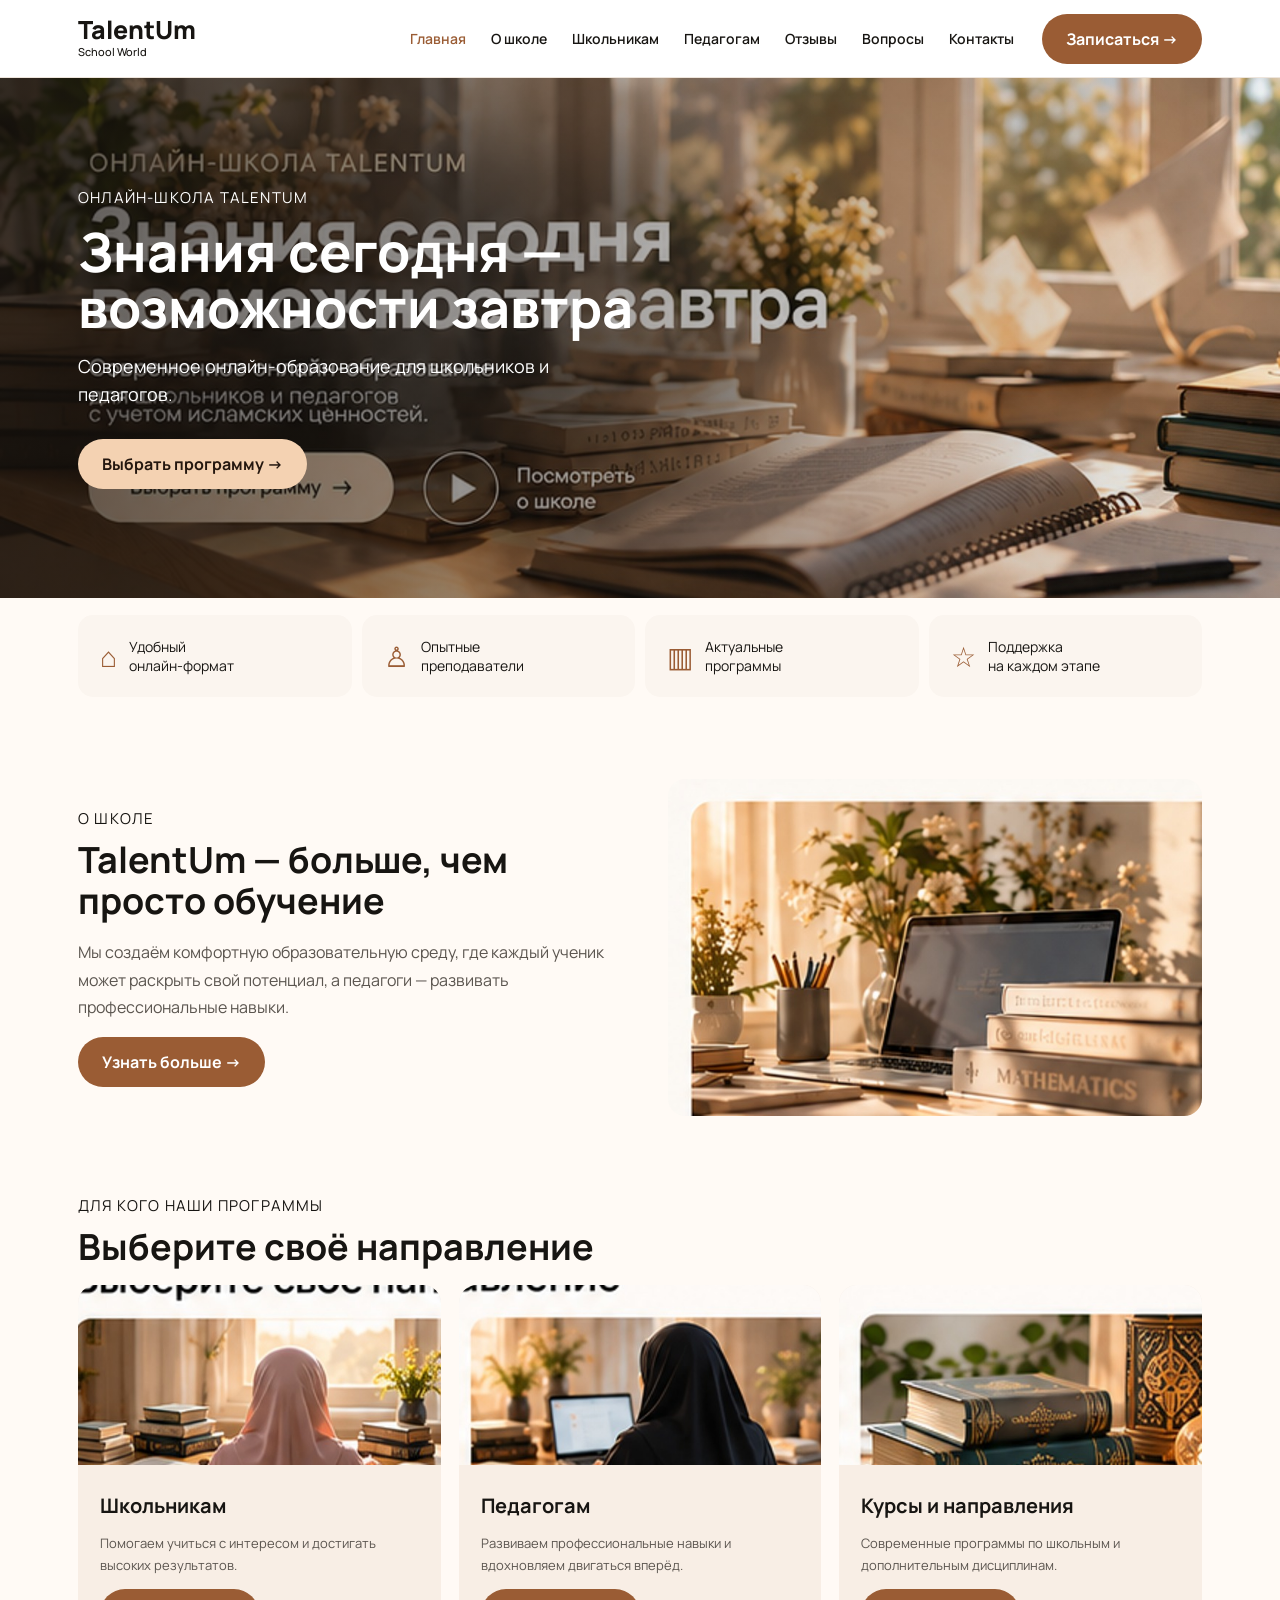
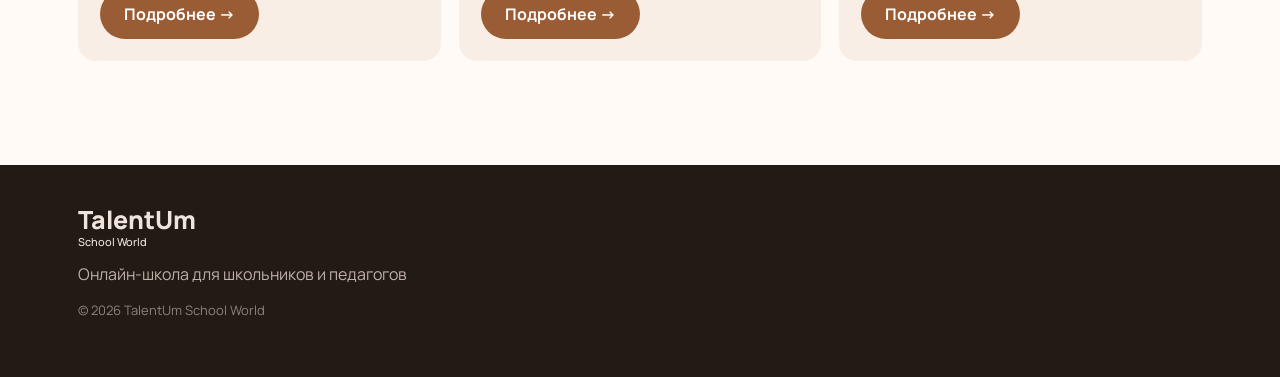
==== index.html @ 7e3817b3 "Add files via upload" ====
<!doctype html><html lang="ru"><head><meta charset="utf-8"><meta name="viewport" content="width=device-width,initial-scale=1"><title>Главная — TalentUm</title><link rel="stylesheet" href="style.css"></head><body><header class="header"><div class="wrap" style="display:flex;align-items:center;width:100%"><a class="logo" href="index.html">TalentUm<small>School World</small></a><input class="mobile-toggle" id="menu" type="checkbox"><label class="burger" for="menu">☰</label><nav class="nav"><a class="active" href="index.html">Главная</a><a class="" href="o-shkole.html">О школе</a><a class="" href="shkolniki.html">Школьникам</a><a class="" href="pedagogi.html">Педагогам</a><a class="" href="otzyvy.html">Отзывы</a><a class="" href="voprosy.html">Вопросы</a><a class="" href="kontakty.html">Контакты</a></nav><a class="cta" href="kontakty.html">Записаться →</a></div></header><section class="hero"><div class="wrap"><div class="eyebrow">Онлайн-школа TalentUm</div><h1>Знания сегодня — возможности завтра</h1><p>Современное онлайн-образование для школьников и педагогов.</p><a class="btn" href="shkolniki.html">Выбрать программу →</a></div></section>
<div class="wrap"><div class="features"><div class="feature"><span class="ico">⌂</span>Удобный<br>онлайн-формат</div><div class="feature"><span class="ico">♙</span>Опытные<br>преподаватели</div><div class="feature"><span class="ico">▥</span>Актуальные<br>программы</div><div class="feature"><span class="ico">☆</span>Поддержка<br>на каждом этапе</div></div></div>
<section class="section"><div class="wrap about"><div><div class="eyebrow">О школе</div><h2>TalentUm — больше, чем просто обучение</h2><p>Мы создаём комфортную образовательную среду, где каждый ученик может раскрыть свой потенциал, а педагоги — развивать профессиональные навыки.</p><a class="btn" href="o-shkole.html">Узнать больше →</a></div><img src="about.jpg" alt="Учебный стол"></div></section>
<section class="section" style="padding-top:15px"><div class="wrap"><div class="eyebrow">Для кого наши программы</div><h2>Выберите своё направление</h2><div class="cards"><a class="card" href="shkolniki.html"><img src="student.jpg"><div class="body"><h3>Школьникам</h3><p class="mini">Помогаем учиться с интересом и достигать высоких результатов.</p><span class="btn">Подробнее →</span></div></a><a class="card" href="pedagogi.html"><img src="teacher.jpg"><div class="body"><h3>Педагогам</h3><p class="mini">Развиваем профессиональные навыки и вдохновляем двигаться вперёд.</p><span class="btn">Подробнее →</span></div></a><a class="card" href="o-shkole.html"><img src="courses.jpg"><div class="body"><h3>Курсы и направления</h3><p class="mini">Современные программы по школьным и дополнительным дисциплинам.</p><span class="btn">Подробнее →</span></div></a></div></div></section><footer class="footer"><div class="wrap"><div class="logo">TalentUm<small>School World</small></div><p style="color:#bdb1a8">Онлайн-школа для школьников и педагогов</p><p style="font-size:13px;color:#8f8278">© 2026 TalentUm School World</p></div></footer></body></html>
---- style.css ----
@import url('https://fonts.googleapis.com/css2?family=Manrope:wght@400;500;600;700;800&display=swap');
*{box-sizing:border-box}html{scroll-behavior:smooth}body{margin:0;font-family:Manrope,Arial,sans-serif;color:#171512;background:#fffaf5;overflow-x:hidden}a{text-decoration:none;color:inherit}.wrap{max-width:1180px;margin:auto;padding:0 28px}.header{height:78px;background:#fff;display:flex;align-items:center;border-bottom:1px solid #eee5dc;position:sticky;top:0;z-index:20}.nav{display:flex;align-items:center;gap:25px;margin-left:auto}.nav a{font-size:14px;font-weight:600}.nav a:hover,.nav a.active{color:#9a5c34}.logo{font-size:25px;font-weight:800;line-height:.8}.logo small{display:block;font-size:11px;font-weight:500;margin-top:8px}.cta,.btn{display:inline-flex;align-items:center;justify-content:center;border-radius:999px;padding:14px 24px;background:#9a5c34;color:#fff;font-weight:700;border:0}.cta{margin-left:28px}.hero{min-height:520px;background:url('hero.jpg') center/cover no-repeat;position:relative;display:flex;align-items:center}.hero:before{content:'';position:absolute;inset:0;background:linear-gradient(90deg,rgba(24,18,13,.70),rgba(24,18,13,.22) 70%,rgba(24,18,13,.05))}.hero .wrap{width:100%;position:relative;color:#fff}.eyebrow{font-size:15px;letter-spacing:.08em;text-transform:uppercase}.hero h1{font-size:54px;line-height:1.03;max-width:680px;margin:16px 0}.hero p{font-size:18px;line-height:1.55;max-width:490px}.hero .btn{background:#f4d2b2;color:#24170f;margin-top:12px}.features{display:grid;grid-template-columns:repeat(4,1fr);gap:10px;margin-top:-1px;padding:18px 0}.feature{background:#fbf5ef;border-radius:15px;padding:22px;display:flex;gap:12px;align-items:center;font-size:14px}.ico{font-size:28px;color:#9a5c34}.section{padding:64px 0}.about{display:grid;grid-template-columns:1fr 1fr;gap:55px;align-items:center}.section h2{font-size:36px;line-height:1.15;margin:10px 0 18px}.section p{line-height:1.7;color:#5b554f}.about img{width:100%;border-radius:18px}.cards{display:grid;grid-template-columns:repeat(3,1fr);gap:18px}.card{background:#f8eee5;border-radius:18px;overflow:hidden}.card img{width:100%;height:180px;object-fit:cover}.card .body{padding:22px}.card h3{margin:0 0 8px;font-size:20px}.mini{font-size:13px}.footer{background:#211a15;color:#eee4dc;padding:45px 0;margin-top:40px}.pagehero{padding:72px 0 48px;background:#f3e5d9}.pagehero h1{font-size:46px;margin:0 0 12px}.grid2{display:grid;grid-template-columns:1fr 1fr;gap:22px}.info{background:#fff;border:1px solid #eadfd5;border-radius:18px;padding:25px}.info h3{margin-top:0}.review{border-left:4px solid #9a5c34}.faq details{background:#fff;border:1px solid #eadfd5;border-radius:14px;padding:18px 20px;margin-bottom:12px}.faq summary{font-weight:700;cursor:pointer}.contactlinks{display:grid;grid-template-columns:repeat(3,1fr);gap:16px}.contactlinks a{padding:22px;background:#fff;border:1px solid #eadfd5;border-radius:16px;font-weight:700}.burger{display:none}.mobile-toggle{display:none}
@media(max-width:800px){.wrap{padding:0 18px}.header{height:68px}.logo{font-size:21px}.cta{display:none}.burger{display:block;margin-left:auto;font-size:27px}.mobile-toggle{display:none}.nav{display:none;position:absolute;top:68px;left:0;right:0;background:#fff;flex-direction:column;align-items:stretch;padding:12px 20px 20px;gap:0;border-bottom:1px solid #eee}.nav a{padding:14px 0;border-bottom:1px solid #eee}.mobile-toggle:checked~.nav{display:flex}.hero{min-height:560px;background-position:center}.hero:before{background:linear-gradient(0deg,rgba(20,14,10,.78),rgba(20,14,10,.18))}.hero{align-items:flex-end;padding-bottom:48px}.hero h1{font-size:38px}.hero p{font-size:16px}.features{grid-template-columns:1fr 1fr}.feature{padding:16px;display:block;text-align:center}.about,.grid2{grid-template-columns:1fr}.section{padding:45px 0}.section h2{font-size:29px}.cards{grid-template-columns:1fr}.card img{height:210px}.contactlinks{grid-template-columns:1fr}.pagehero{padding:48px 0 34px}.pagehero h1{font-size:36px}}
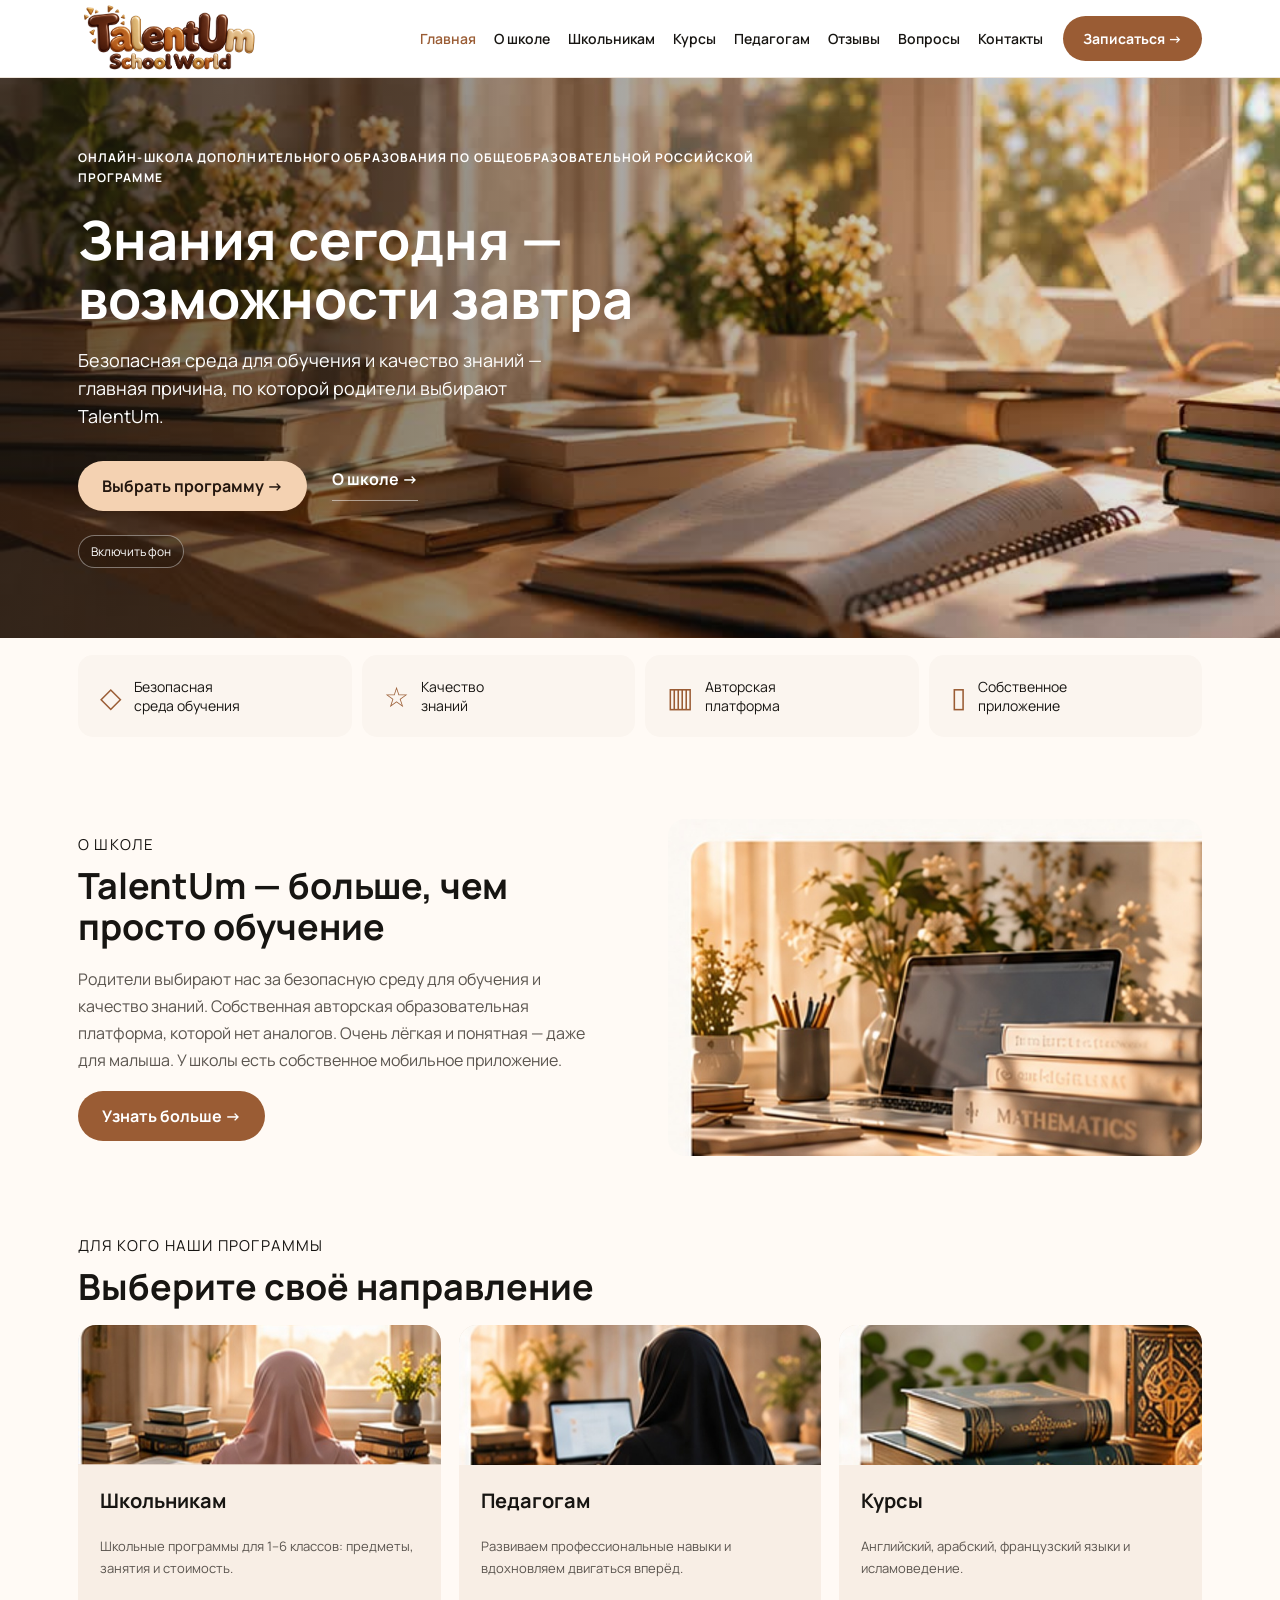
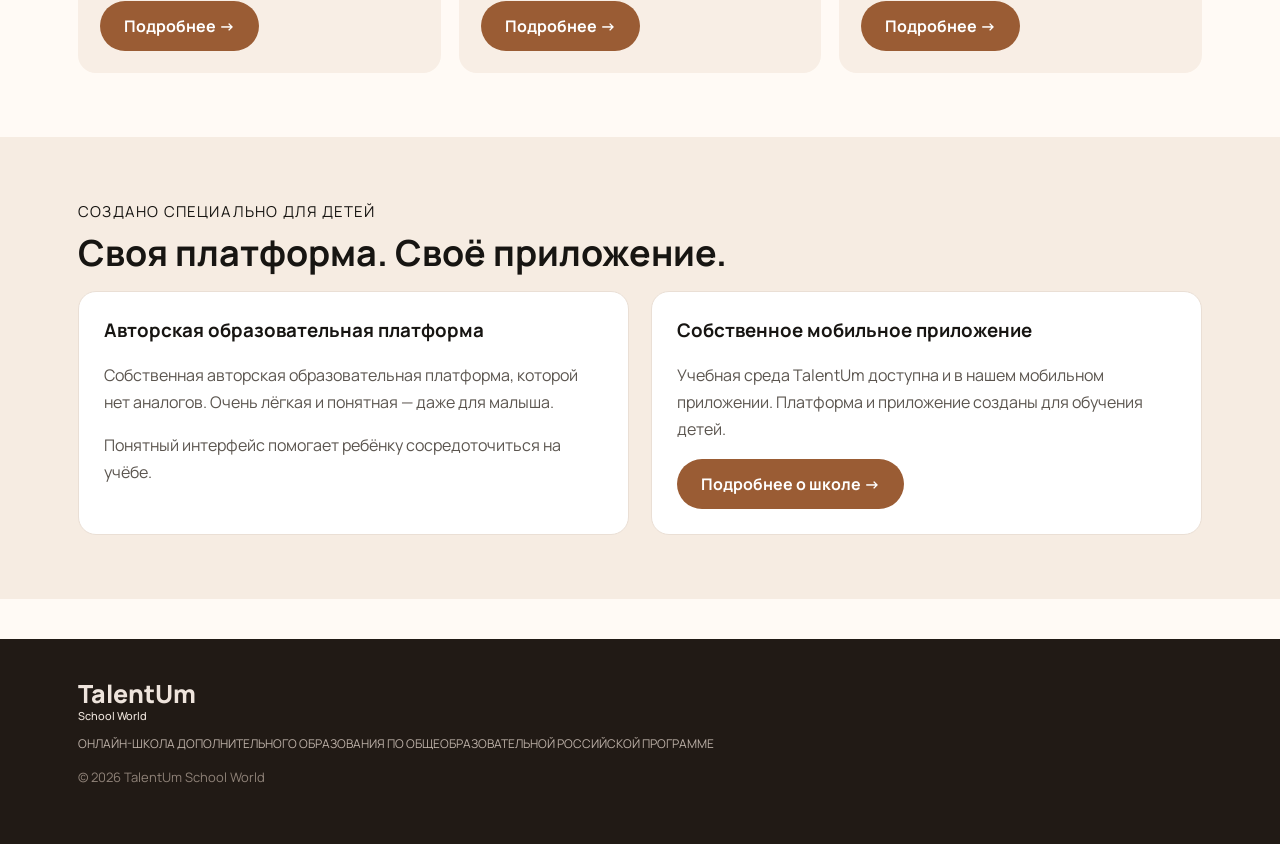
==== commit 1f0654ec: "Add files via upload" ====
--- a/index.html
+++ b/index.html
@@ -1,4 +1,4 @@
-<!doctype html><html lang="ru"><head><meta charset="utf-8"><meta name="viewport" content="width=device-width,initial-scale=1"><title>Главная — TalentUm</title><link rel="stylesheet" href="style.css"></head><body><header class="header"><div class="wrap" style="display:flex;align-items:center;width:100%"><a class="logo" href="index.html">TalentUm<small>School World</small></a><input class="mobile-toggle" id="menu" type="checkbox"><label class="burger" for="menu">☰</label><nav class="nav"><a class="active" href="index.html">Главная</a><a class="" href="o-shkole.html">О школе</a><a class="" href="shkolniki.html">Школьникам</a><a class="" href="pedagogi.html">Педагогам</a><a class="" href="otzyvy.html">Отзывы</a><a class="" href="voprosy.html">Вопросы</a><a class="" href="kontakty.html">Контакты</a></nav><a class="cta" href="kontakty.html">Записаться →</a></div></header><section class="hero"><div class="wrap"><div class="eyebrow">Онлайн-школа TalentUm</div><h1>Знания сегодня — возможности завтра</h1><p>Современное онлайн-образование для школьников и педагогов.</p><a class="btn" href="shkolniki.html">Выбрать программу →</a></div></section>
-<div class="wrap"><div class="features"><div class="feature"><span class="ico">⌂</span>Удобный<br>онлайн-формат</div><div class="feature"><span class="ico">♙</span>Опытные<br>преподаватели</div><div class="feature"><span class="ico">▥</span>Актуальные<br>программы</div><div class="feature"><span class="ico">☆</span>Поддержка<br>на каждом этапе</div></div></div>
-<section class="section"><div class="wrap about"><div><div class="eyebrow">О школе</div><h2>TalentUm — больше, чем просто обучение</h2><p>Мы создаём комфортную образовательную среду, где каждый ученик может раскрыть свой потенциал, а педагоги — развивать профессиональные навыки.</p><a class="btn" href="o-shkole.html">Узнать больше →</a></div><img src="about.jpg" alt="Учебный стол"></div></section>
-<section class="section" style="padding-top:15px"><div class="wrap"><div class="eyebrow">Для кого наши программы</div><h2>Выберите своё направление</h2><div class="cards"><a class="card" href="shkolniki.html"><img src="student.jpg"><div class="body"><h3>Школьникам</h3><p class="mini">Помогаем учиться с интересом и достигать высоких результатов.</p><span class="btn">Подробнее →</span></div></a><a class="card" href="pedagogi.html"><img src="teacher.jpg"><div class="body"><h3>Педагогам</h3><p class="mini">Развиваем профессиональные навыки и вдохновляем двигаться вперёд.</p><span class="btn">Подробнее →</span></div></a><a class="card" href="o-shkole.html"><img src="courses.jpg"><div class="body"><h3>Курсы и направления</h3><p class="mini">Современные программы по школьным и дополнительным дисциплинам.</p><span class="btn">Подробнее →</span></div></a></div></div></section><footer class="footer"><div class="wrap"><div class="logo">TalentUm<small>School World</small></div><p style="color:#bdb1a8">Онлайн-школа для школьников и педагогов</p><p style="font-size:13px;color:#8f8278">© 2026 TalentUm School World</p></div></footer></body></html>+<!doctype html><html lang="ru"><head><meta charset="utf-8"><meta name="viewport" content="width=device-width,initial-scale=1"><title>Главная — TalentUm</title><link rel="stylesheet" href="style.css?v=7"></head><body><header class="header"><div class="wrap" style="display:flex;align-items:center;width:100%"><a class="logo" href="index.html" aria-label="TalentUm School World — главная"><img src="logo.png" width="200" height="80" alt="TalentUm School World"></a><input class="mobile-toggle" id="menu" type="checkbox"><button class="burger" type="button" aria-label="Открыть меню" aria-expanded="false" aria-controls="primary-navigation">☰</button><nav class="nav" id="primary-navigation" aria-label="Основная навигация"><a class="active" href="index.html">Главная</a><a class="" href="o-shkole.html">О школе</a><a class="" href="shkolniki.html">Школьникам</a><a class="" href="kursy.html">Курсы</a><a class="" href="pedagogi.html">Педагогам</a><a class="" href="otzyvy.html">Отзывы</a><a class="" href="voprosy.html">Вопросы</a><a class="" href="kontakty.html">Контакты</a></nav><a class="cta" href="kontakty.html">Записаться →</a></div></header><section class="hero"><video class="hero-video" autoplay muted loop playsinline preload="metadata" poster="hero.jpg" aria-hidden="true"><source src="hero.mp4" type="video/mp4"></video><div class="wrap"><div class="eyebrow school-kind">ОНЛАЙН-ШКОЛА ДОПОЛНИТЕЛЬНОГО ОБРАЗОВАНИЯ ПО ОБЩЕОБРАЗОВАТЕЛЬНОЙ РОССИЙСКОЙ ПРОГРАММЕ</div><h1>Знания сегодня — возможности завтра</h1><p>Безопасная среда для обучения и качество знаний — главная причина, по которой родители выбирают TalentUm.</p><div class="hero-actions"><a class="btn" href="shkolniki.html">Выбрать программу →</a><a class="hero-link" href="o-shkole.html">О школе →</a></div><button class="video-toggle" type="button" aria-pressed="false">Приостановить фон</button></div></section>
+<div class="wrap"><div class="features"><div class="feature"><span class="ico" aria-hidden="true">◇</span>Безопасная<br>среда обучения</div><div class="feature"><span class="ico" aria-hidden="true">☆</span>Качество<br>знаний</div><div class="feature"><span class="ico" aria-hidden="true">▥</span>Авторская<br>платформа</div><div class="feature"><span class="ico" aria-hidden="true">▯</span>Собственное<br>приложение</div></div></div>
+<section class="section"><div class="wrap about"><div><div class="eyebrow">О школе</div><h2>TalentUm — больше, чем просто обучение</h2><p>Родители выбирают нас за безопасную среду для обучения и качество знаний. Собственная авторская образовательная платформа, которой нет аналогов. Очень лёгкая и понятная — даже для малыша. У школы есть собственное мобильное приложение.</p><a class="btn" href="o-shkole.html">Узнать больше →</a></div><img src="about.jpg" alt="Учебный стол"></div></section>
+<section class="section" style="padding-top:15px"><div class="wrap"><div class="eyebrow">Для кого наши программы</div><h2>Выберите своё направление</h2><div class="cards"><a class="card" href="shkolniki.html"><div class="card-media"><img src="student.jpg" alt="Ученица за учебным столом" loading="lazy"></div><div class="body"><h3>Школьникам</h3><p class="mini">Школьные программы для 1–6 классов: предметы, занятия и стоимость.</p><span class="btn">Подробнее →</span></div></a><a class="card" href="pedagogi.html"><div class="card-media"><img src="teacher.jpg" alt="Преподаватель за ноутбуком" loading="lazy"></div><div class="body"><h3>Педагогам</h3><p class="mini">Развиваем профессиональные навыки и вдохновляем двигаться вперёд.</p><span class="btn">Подробнее →</span></div></a><a class="card" href="kursy.html"><div class="card-media"><img src="courses.jpg" alt="Книги для обучения" loading="lazy"></div><div class="body"><h3>Курсы</h3><p class="mini">Английский, арабский, французский языки и исламоведение.</p><span class="btn">Подробнее →</span></div></a></div></div></section><section class="section school-details"><div class="wrap"><div class="eyebrow">Создано специально для детей</div><h2>Своя платформа. Своё приложение.</h2><div class="grid2"><div class="info"><h3>Авторская образовательная платформа</h3><p>Собственная авторская образовательная платформа, которой нет аналогов. Очень лёгкая и понятная — даже для малыша.</p><p>Понятный интерфейс помогает ребёнку сосредоточиться на учёбе.</p></div><div class="info"><h3>Собственное мобильное приложение</h3><p>Учебная среда TalentUm доступна и в нашем мобильном приложении. Платформа и приложение созданы для обучения детей.</p><a class="btn" href="o-shkole.html">Подробнее о школе →</a></div></div></div></section><footer class="footer"><div class="wrap"><div class="logo">TalentUm<small>School World</small></div><p style="color:#bdb1a8">ОНЛАЙН-ШКОЛА ДОПОЛНИТЕЛЬНОГО ОБРАЗОВАНИЯ ПО ОБЩЕОБРАЗОВАТЕЛЬНОЙ РОССИЙСКОЙ ПРОГРАММЕ</p><p style="font-size:13px;color:#8f8278">© 2026 TalentUm School World</p></div></footer><script src="hero.js"></script><script src="menu.js"></script></body></html>
--- a/style.css
+++ b/style.css
@@ -1,4 +1,41 @@
 
 @import url('https://fonts.googleapis.com/css2?family=Manrope:wght@400;500;600;700;800&display=swap');
-*{box-sizing:border-box}html{scroll-behavior:smooth}body{margin:0;font-family:Manrope,Arial,sans-serif;color:#171512;background:#fffaf5;overflow-x:hidden}a{text-decoration:none;color:inherit}.wrap{max-width:1180px;margin:auto;padding:0 28px}.header{height:78px;background:#fff;display:flex;align-items:center;border-bottom:1px solid #eee5dc;position:sticky;top:0;z-index:20}.nav{display:flex;align-items:center;gap:25px;margin-left:auto}.nav a{font-size:14px;font-weight:600}.nav a:hover,.nav a.active{color:#9a5c34}.logo{font-size:25px;font-weight:800;line-height:.8}.logo small{display:block;font-size:11px;font-weight:500;margin-top:8px}.cta,.btn{display:inline-flex;align-items:center;justify-content:center;border-radius:999px;padding:14px 24px;background:#9a5c34;color:#fff;font-weight:700;border:0}.cta{margin-left:28px}.hero{min-height:520px;background:url('hero.jpg') center/cover no-repeat;position:relative;display:flex;align-items:center}.hero:before{content:'';position:absolute;inset:0;background:linear-gradient(90deg,rgba(24,18,13,.70),rgba(24,18,13,.22) 70%,rgba(24,18,13,.05))}.hero .wrap{width:100%;position:relative;color:#fff}.eyebrow{font-size:15px;letter-spacing:.08em;text-transform:uppercase}.hero h1{font-size:54px;line-height:1.03;max-width:680px;margin:16px 0}.hero p{font-size:18px;line-height:1.55;max-width:490px}.hero .btn{background:#f4d2b2;color:#24170f;margin-top:12px}.features{display:grid;grid-template-columns:repeat(4,1fr);gap:10px;margin-top:-1px;padding:18px 0}.feature{background:#fbf5ef;border-radius:15px;padding:22px;display:flex;gap:12px;align-items:center;font-size:14px}.ico{font-size:28px;color:#9a5c34}.section{padding:64px 0}.about{display:grid;grid-template-columns:1fr 1fr;gap:55px;align-items:center}.section h2{font-size:36px;line-height:1.15;margin:10px 0 18px}.section p{line-height:1.7;color:#5b554f}.about img{width:100%;border-radius:18px}.cards{display:grid;grid-template-columns:repeat(3,1fr);gap:18px}.card{background:#f8eee5;border-radius:18px;overflow:hidden}.card img{width:100%;height:180px;object-fit:cover}.card .body{padding:22px}.card h3{margin:0 0 8px;font-size:20px}.mini{font-size:13px}.footer{background:#211a15;color:#eee4dc;padding:45px 0;margin-top:40px}.pagehero{padding:72px 0 48px;background:#f3e5d9}.pagehero h1{font-size:46px;margin:0 0 12px}.grid2{display:grid;grid-template-columns:1fr 1fr;gap:22px}.info{background:#fff;border:1px solid #eadfd5;border-radius:18px;padding:25px}.info h3{margin-top:0}.review{border-left:4px solid #9a5c34}.faq details{background:#fff;border:1px solid #eadfd5;border-radius:14px;padding:18px 20px;margin-bottom:12px}.faq summary{font-weight:700;cursor:pointer}.contactlinks{display:grid;grid-template-columns:repeat(3,1fr);gap:16px}.contactlinks a{padding:22px;background:#fff;border:1px solid #eadfd5;border-radius:16px;font-weight:700}.burger{display:none}.mobile-toggle{display:none}
-@media(max-width:800px){.wrap{padding:0 18px}.header{height:68px}.logo{font-size:21px}.cta{display:none}.burger{display:block;margin-left:auto;font-size:27px}.mobile-toggle{display:none}.nav{display:none;position:absolute;top:68px;left:0;right:0;background:#fff;flex-direction:column;align-items:stretch;padding:12px 20px 20px;gap:0;border-bottom:1px solid #eee}.nav a{padding:14px 0;border-bottom:1px solid #eee}.mobile-toggle:checked~.nav{display:flex}.hero{min-height:560px;background-position:center}.hero:before{background:linear-gradient(0deg,rgba(20,14,10,.78),rgba(20,14,10,.18))}.hero{align-items:flex-end;padding-bottom:48px}.hero h1{font-size:38px}.hero p{font-size:16px}.features{grid-template-columns:1fr 1fr}.feature{padding:16px;display:block;text-align:center}.about,.grid2{grid-template-columns:1fr}.section{padding:45px 0}.section h2{font-size:29px}.cards{grid-template-columns:1fr}.card img{height:210px}.contactlinks{grid-template-columns:1fr}.pagehero{padding:48px 0 34px}.pagehero h1{font-size:36px}}
+*{box-sizing:border-box}html{scroll-behavior:smooth}body{margin:0;font-family:Manrope,Arial,sans-serif;color:#171512;background:#fffaf5;overflow-x:hidden}a{text-decoration:none;color:inherit}.wrap{max-width:1180px;margin:auto;padding:0 28px}.header{height:78px;background:#fff;display:flex;align-items:center;border-bottom:1px solid #eee5dc;position:sticky;top:0;z-index:20}.nav{display:flex;align-items:center;gap:18px;margin-left:auto}.nav a{font-size:14px;font-weight:600}.nav a:hover,.nav a.active{color:#9a5c34}.logo{font-size:25px;font-weight:800;line-height:.8}.logo small{display:block;font-size:11px;font-weight:500;margin-top:8px}.cta,.btn{display:inline-flex;align-items:center;justify-content:center;border-radius:999px;padding:14px 24px;background:#9a5c34;color:#fff;font-weight:700;border:0}.cta{margin-left:28px}.hero{min-height:520px;background:url('hero.jpg') center/cover no-repeat;position:relative;display:flex;align-items:center}.hero:before{content:'';position:absolute;inset:0;background:linear-gradient(90deg,rgba(24,18,13,.70),rgba(24,18,13,.22) 70%,rgba(24,18,13,.05))}.hero .wrap{width:100%;position:relative;color:#fff}.eyebrow{font-size:15px;letter-spacing:.08em;text-transform:uppercase}.hero h1{font-size:54px;line-height:1.03;max-width:680px;margin:16px 0}.hero p{font-size:18px;line-height:1.55;max-width:490px}.hero .btn{background:#f4d2b2;color:#24170f;margin-top:12px}.features{display:grid;grid-template-columns:repeat(4,1fr);gap:10px;margin-top:-1px;padding:18px 0}.feature{background:#fbf5ef;border-radius:15px;padding:22px;display:flex;gap:12px;align-items:center;font-size:14px}.ico{font-size:28px;color:#9a5c34}.section{padding:64px 0}.about{display:grid;grid-template-columns:1fr 1fr;gap:55px;align-items:center}.section h2{font-size:36px;line-height:1.15;margin:10px 0 18px}.section p{line-height:1.7;color:#5b554f}.about img{width:100%;border-radius:18px}.cards{display:grid;grid-template-columns:repeat(3,1fr);gap:18px}.card{background:#f8eee5;border-radius:18px;overflow:hidden}.card img{width:100%;height:180px;object-fit:cover}.card .body{padding:22px}.card h3{margin:0 0 8px;font-size:20px}.mini{font-size:13px}.footer{background:#211a15;color:#eee4dc;padding:45px 0;margin-top:40px}.pagehero{padding:72px 0 48px;background:#f3e5d9}.pagehero h1{font-size:46px;margin:0 0 12px}.grid2{display:grid;grid-template-columns:1fr 1fr;gap:22px}.info{background:#fff;border:1px solid #eadfd5;border-radius:18px;padding:25px}.info h3{margin-top:0}.review{border-left:4px solid #9a5c34}.faq details{background:#fff;border:1px solid #eadfd5;border-radius:14px;padding:18px 20px;margin-bottom:12px}.faq summary{font-weight:700;cursor:pointer}.contactlinks{display:grid;grid-template-columns:repeat(3,1fr);gap:16px}.contactlinks a{padding:22px;background:#fff;border:1px solid #eadfd5;border-radius:16px;font-weight:700}.burger{display:none}.mobile-toggle{display:none}
+@media(max-width:1050px){.wrap{padding:0 18px}.header{height:68px}.logo{font-size:21px}.cta{display:none}.burger{display:block;margin-left:auto;font-size:27px}.mobile-toggle{display:none}.nav{display:none;position:absolute;top:68px;left:0;right:0;background:#fff;flex-direction:column;align-items:stretch;padding:12px 20px 20px;gap:0;border-bottom:1px solid #eee}.nav a{padding:14px 0;border-bottom:1px solid #eee}.mobile-toggle:checked~.nav{display:flex}.hero{min-height:560px;background-position:center}.hero:before{background:linear-gradient(0deg,rgba(20,14,10,.78),rgba(20,14,10,.18))}.hero{align-items:flex-end;padding-bottom:48px}.hero h1{font-size:38px}.hero p{font-size:16px}.features{grid-template-columns:1fr 1fr}.feature{padding:16px;display:block;text-align:center}.about,.grid2{grid-template-columns:1fr}.section{padding:45px 0}.section h2{font-size:29px}.cards{grid-template-columns:1fr}.card img{height:210px}.contactlinks{grid-template-columns:1fr}.pagehero{padding:48px 0 34px}.pagehero h1{font-size:36px}}
+
+/* Image logo, clean hero media and card crops. */
+.header .logo{display:flex;align-items:center;flex:0 0 auto;line-height:1;margin-right:22px}
+.header .logo img{display:block;width:180px;height:70px;object-fit:contain}
+.header .cta{font-size:14px;white-space:nowrap;margin-left:20px;padding:13px 20px}
+.hero{overflow:hidden;background-image:url('hero.jpg');min-height:560px}
+.hero-video{position:absolute;inset:0;width:100%;height:100%;object-fit:cover;pointer-events:none}
+.hero:before{z-index:1;pointer-events:none}
+.hero .wrap{z-index:2;padding-top:45px;padding-bottom:45px}
+.hero h1{line-height:1.1}
+.hero-actions{display:flex;align-items:center;gap:25px;flex-wrap:wrap}
+.hero-link{font-weight:700;border-bottom:1px solid rgba(255,255,255,.5);padding:10px 0}
+.video-toggle{display:block;margin-top:24px;padding:7px 12px;border:1px solid rgba(255,255,255,.4);border-radius:20px;background:rgba(25,18,12,.3);color:#fff;font:inherit;font-size:12px;cursor:pointer}
+.card-media{width:100%;aspect-ratio:2.6;overflow:hidden;background:#f3e5d9}
+.card .card-media img{display:block;width:100%;height:auto;max-width:none;transform:translateY(-20%)}
+.card .body{display:flex;flex-direction:column;flex:1}
+.card .body .btn{align-self:flex-start;margin-top:auto}
+.card{display:flex;flex-direction:column}
+.card .mini{margin-bottom:22px}
+a:focus-visible,button:focus-visible,label:focus-visible{outline:3px solid #c99565;outline-offset:4px}
+@media(max-width:1050px){.header .logo img{width:155px;height:60px}.header .logo{margin-right:0}.hero{padding-bottom:0}.hero .wrap{padding-top:56px;padding-bottom:40px}.card .card-media img{height:auto}.hero h1{font-size:clamp(32px,5vw,48px)}}
+@media(max-width:480px){.hero{min-height:580px}.hero h1{font-size:36px}.hero-actions{gap:14px}.hero .eyebrow{font-size:12px}.hero p{max-width:330px}.hero .btn{padding:14px 20px}.section h2{overflow-wrap:break-word}}
+
+.grade-links{display:flex;flex-wrap:wrap;gap:10px;margin:26px 0}.grade-links a{padding:10px 18px;border:1px solid #dfc4ad;border-radius:30px;font-weight:700;color:#794422}
+.grade-grid{display:grid;grid-template-columns:repeat(2,minmax(0,1fr));gap:24px}.grade-card{background:#fff;border:1px solid #eadfd5;border-radius:22px;padding:28px;scroll-margin-top:100px;display:flex;flex-direction:column}
+.grade-head span{font-size:12px;letter-spacing:.08em;text-transform:uppercase;color:#8d674b}.grade-head h3{font-size:30px;color:#794422;margin:8px 0 22px}
+.subject-table{width:100%;border-collapse:collapse;font-size:15px}.subject-table th{text-align:left;font-size:12px;color:#796f66;padding:0 0 12px;font-weight:600}.subject-table td{border-top:1px solid #f0e7df;padding:12px 0}.subject-table td:last-child,.subject-table th:last-child{text-align:right;white-space:nowrap}.subject-table td:last-child{font-weight:800;color:#9a5c34}
+.grade-price{margin-top:auto;padding-top:26px;padding-bottom:20px;display:flex;align-items:center;justify-content:space-between;gap:10px}.grade-price span{font-size:13px;color:#75675c}.grade-price strong{font-size:28px;color:#794422;white-space:nowrap}.grade-card>.btn{align-self:flex-start;font-size:14px}
+.price-note{margin-top:24px;border-left:3px solid #c99565;padding:2px 18px;font-size:13px}.price-note p{margin:6px 0}.school-details{background:#f6ece2}.term{margin-bottom:0}.course-grid{display:grid;grid-template-columns:repeat(3,minmax(0,1fr));gap:20px;margin-top:28px}.course-card{padding:28px;border:1px solid #eadfd5;border-radius:22px;background:#fff;display:flex;flex-direction:column}.course-tag{display:flex;align-items:center;justify-content:center;width:48px;height:48px;background:#f3e5d9;border-radius:14px;color:#794422;font-weight:800}.course-card h3{font-size:23px;margin:24px 0 0}.course-price{display:block;font-size:32px;margin:15px 0 28px;color:#794422}.course-card .btn{margin-top:auto;font-size:14px;align-self:flex-start}.sr-only{position:absolute;width:1px;height:1px;padding:0;margin:-1px;overflow:hidden;clip:rect(0,0,0,0);white-space:nowrap;border:0}
+@media(max-width:1150px){.header .nav{gap:12px}.header .logo{margin-right:15px}.header .logo img{width:160px}.header .cta{margin-left:15px;padding:12px 16px}}
+@media(max-width:800px){.grade-grid,.course-grid{grid-template-columns:1fr}.grade-card,.course-card{padding:24px}.subject-table{font-size:14px}.grade-price strong{font-size:26px}}
+
+.school-kind{max-width:850px;line-height:1.6;font-size:13px;letter-spacing:.055em;font-weight:700}.hero .school-kind{max-width:730px;font-size:12px;line-height:1.65;letter-spacing:.09em}.hero h1{margin-top:22px}.footer .wrap>p:first-of-type{max-width:770px;font-size:12px;line-height:1.8}@media(max-width:480px){.hero .school-kind{font-size:10px;letter-spacing:.05em}.school-kind{font-size:11px}.hero h1{font-size:34px}}
+
+.nav a{white-space:nowrap}.burger{border:0;background:transparent;color:inherit;cursor:pointer;line-height:1;padding:8px;font-family:inherit}
+.info{min-width:0}.info h2{font-size:clamp(24px,3vw,32px);overflow-wrap:break-word}
+@media(max-width:1150px){.header{height:68px}.header .cta{display:none}.burger{display:block;margin-left:auto;font-size:27px}.header .nav{display:none;position:absolute;top:68px;left:0;right:0;background:#fff;flex-direction:column;align-items:stretch;padding:12px 20px 20px;gap:0;border-bottom:1px solid #eee;max-height:calc(100vh - 68px);max-height:calc(100dvh - 68px);overflow-y:auto}.header .nav a{padding:14px 0;border-bottom:1px solid #eee}.mobile-toggle:checked~.nav{display:flex}.header .logo img{width:155px;height:60px}}
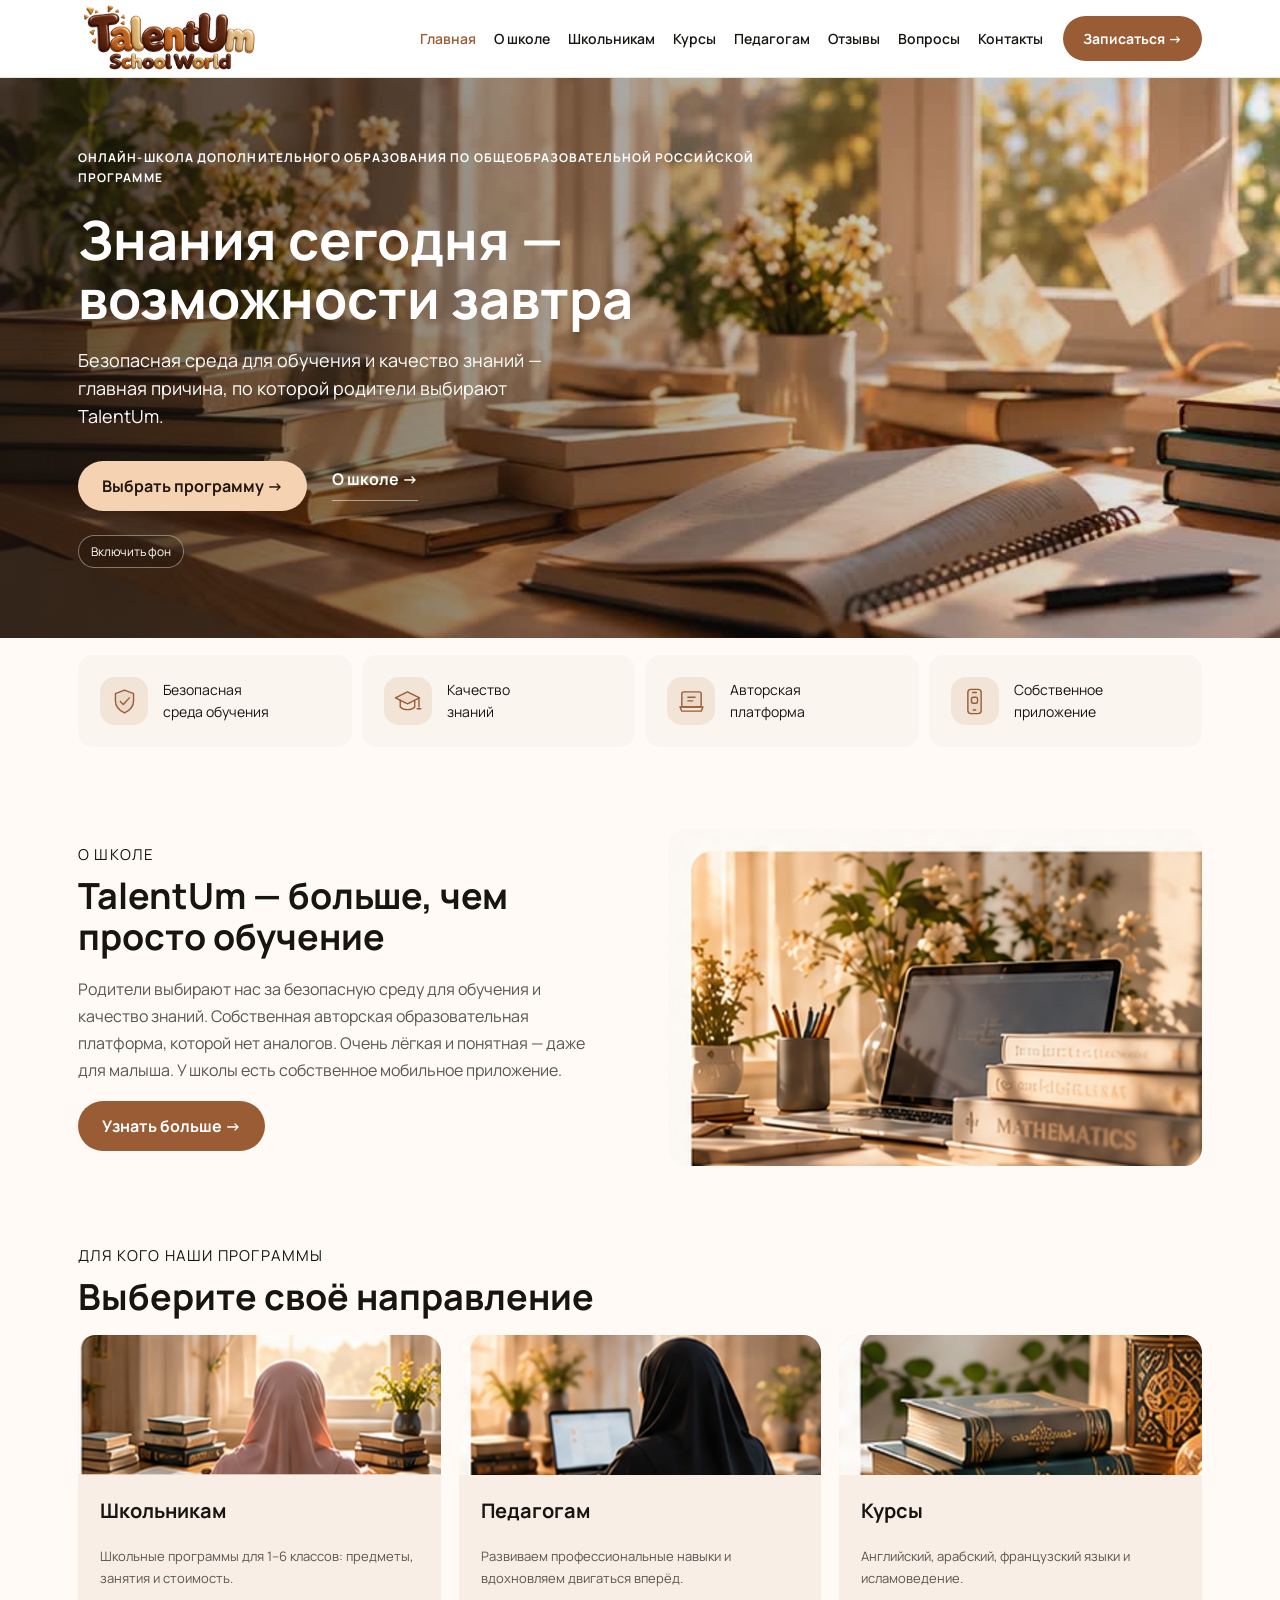
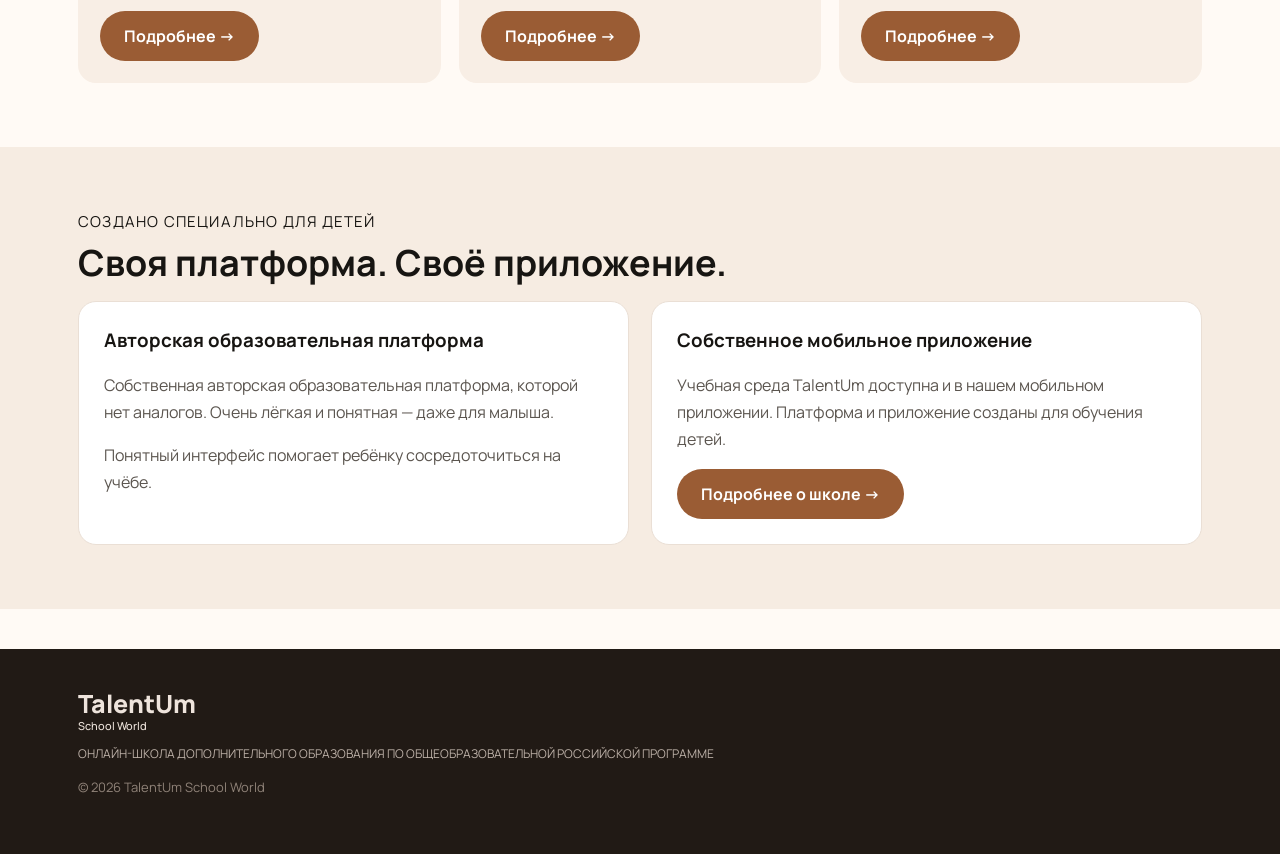
==== commit dc548619: "Add files via upload" ====
--- a/index.html
+++ b/index.html
@@ -1,4 +1,6 @@
-<!doctype html><html lang="ru"><head><meta charset="utf-8"><meta name="viewport" content="width=device-width,initial-scale=1"><title>Главная — TalentUm</title><link rel="stylesheet" href="style.css?v=7"></head><body><header class="header"><div class="wrap" style="display:flex;align-items:center;width:100%"><a class="logo" href="index.html" aria-label="TalentUm School World — главная"><img src="logo.png" width="200" height="80" alt="TalentUm School World"></a><input class="mobile-toggle" id="menu" type="checkbox"><button class="burger" type="button" aria-label="Открыть меню" aria-expanded="false" aria-controls="primary-navigation">☰</button><nav class="nav" id="primary-navigation" aria-label="Основная навигация"><a class="active" href="index.html">Главная</a><a class="" href="o-shkole.html">О школе</a><a class="" href="shkolniki.html">Школьникам</a><a class="" href="kursy.html">Курсы</a><a class="" href="pedagogi.html">Педагогам</a><a class="" href="otzyvy.html">Отзывы</a><a class="" href="voprosy.html">Вопросы</a><a class="" href="kontakty.html">Контакты</a></nav><a class="cta" href="kontakty.html">Записаться →</a></div></header><section class="hero"><video class="hero-video" autoplay muted loop playsinline preload="metadata" poster="hero.jpg" aria-hidden="true"><source src="hero.mp4" type="video/mp4"></video><div class="wrap"><div class="eyebrow school-kind">ОНЛАЙН-ШКОЛА ДОПОЛНИТЕЛЬНОГО ОБРАЗОВАНИЯ ПО ОБЩЕОБРАЗОВАТЕЛЬНОЙ РОССИЙСКОЙ ПРОГРАММЕ</div><h1>Знания сегодня — возможности завтра</h1><p>Безопасная среда для обучения и качество знаний — главная причина, по которой родители выбирают TalentUm.</p><div class="hero-actions"><a class="btn" href="shkolniki.html">Выбрать программу →</a><a class="hero-link" href="o-shkole.html">О школе →</a></div><button class="video-toggle" type="button" aria-pressed="false">Приостановить фон</button></div></section>
-<div class="wrap"><div class="features"><div class="feature"><span class="ico" aria-hidden="true">◇</span>Безопасная<br>среда обучения</div><div class="feature"><span class="ico" aria-hidden="true">☆</span>Качество<br>знаний</div><div class="feature"><span class="ico" aria-hidden="true">▥</span>Авторская<br>платформа</div><div class="feature"><span class="ico" aria-hidden="true">▯</span>Собственное<br>приложение</div></div></div>
-<section class="section"><div class="wrap about"><div><div class="eyebrow">О школе</div><h2>TalentUm — больше, чем просто обучение</h2><p>Родители выбирают нас за безопасную среду для обучения и качество знаний. Собственная авторская образовательная платформа, которой нет аналогов. Очень лёгкая и понятная — даже для малыша. У школы есть собственное мобильное приложение.</p><a class="btn" href="o-shkole.html">Узнать больше →</a></div><img src="about.jpg" alt="Учебный стол"></div></section>
-<section class="section" style="padding-top:15px"><div class="wrap"><div class="eyebrow">Для кого наши программы</div><h2>Выберите своё направление</h2><div class="cards"><a class="card" href="shkolniki.html"><div class="card-media"><img src="student.jpg" alt="Ученица за учебным столом" loading="lazy"></div><div class="body"><h3>Школьникам</h3><p class="mini">Школьные программы для 1–6 классов: предметы, занятия и стоимость.</p><span class="btn">Подробнее →</span></div></a><a class="card" href="pedagogi.html"><div class="card-media"><img src="teacher.jpg" alt="Преподаватель за ноутбуком" loading="lazy"></div><div class="body"><h3>Педагогам</h3><p class="mini">Развиваем профессиональные навыки и вдохновляем двигаться вперёд.</p><span class="btn">Подробнее →</span></div></a><a class="card" href="kursy.html"><div class="card-media"><img src="courses.jpg" alt="Книги для обучения" loading="lazy"></div><div class="body"><h3>Курсы</h3><p class="mini">Английский, арабский, французский языки и исламоведение.</p><span class="btn">Подробнее →</span></div></a></div></div></section><section class="section school-details"><div class="wrap"><div class="eyebrow">Создано специально для детей</div><h2>Своя платформа. Своё приложение.</h2><div class="grid2"><div class="info"><h3>Авторская образовательная платформа</h3><p>Собственная авторская образовательная платформа, которой нет аналогов. Очень лёгкая и понятная — даже для малыша.</p><p>Понятный интерфейс помогает ребёнку сосредоточиться на учёбе.</p></div><div class="info"><h3>Собственное мобильное приложение</h3><p>Учебная среда TalentUm доступна и в нашем мобильном приложении. Платформа и приложение созданы для обучения детей.</p><a class="btn" href="o-shkole.html">Подробнее о школе →</a></div></div></div></section><footer class="footer"><div class="wrap"><div class="logo">TalentUm<small>School World</small></div><p style="color:#bdb1a8">ОНЛАЙН-ШКОЛА ДОПОЛНИТЕЛЬНОГО ОБРАЗОВАНИЯ ПО ОБЩЕОБРАЗОВАТЕЛЬНОЙ РОССИЙСКОЙ ПРОГРАММЕ</p><p style="font-size:13px;color:#8f8278">© 2026 TalentUm School World</p></div></footer><script src="hero.js"></script><script src="menu.js"></script></body></html>+<!DOCTYPE html>
+
+<html lang="ru"><head><meta charset="utf-8"/><meta content="width=device-width,initial-scale=1" name="viewport"/><title>Главная — TalentUm</title><link href="style.css?v=warm-icons2" rel="stylesheet"/></head><body><header class="header"><div class="wrap" style="display:flex;align-items:center;width:100%"><a aria-label="TalentUm School World — главная" class="logo" href="index.html"><img alt="TalentUm School World" height="80" src="logo.png" width="200"/></a><input class="mobile-toggle" id="menu" type="checkbox"/><button aria-controls="primary-navigation" aria-expanded="false" aria-label="Открыть меню" class="burger" type="button">☰</button><nav aria-label="Основная навигация" class="nav" id="primary-navigation"><a class="active" href="index.html">Главная</a><a class="" href="o-shkole.html">О школе</a><a class="" href="shkolniki.html">Школьникам</a><a class="" href="kursy.html">Курсы</a><a class="" href="pedagogi.html">Педагогам</a><a class="" href="otzyvy.html">Отзывы</a><a class="" href="voprosy.html">Вопросы</a><a class="" href="kontakty.html">Контакты</a></nav><a class="cta" href="kontakty.html">Записаться →</a></div></header><section class="hero"><video aria-hidden="true" autoplay="" class="hero-video" loop="" muted="" playsinline="" poster="hero.jpg" preload="metadata"><source src="hero.mp4" type="video/mp4"/></video><div class="wrap"><div class="eyebrow school-kind">ОНЛАЙН-ШКОЛА ДОПОЛНИТЕЛЬНОГО ОБРАЗОВАНИЯ ПО ОБЩЕОБРАЗОВАТЕЛЬНОЙ РОССИЙСКОЙ ПРОГРАММЕ</div><h1>Знания сегодня — возможности завтра</h1><p>Безопасная среда для обучения и качество знаний — главная причина, по которой родители выбирают TalentUm.</p><div class="hero-actions"><a class="btn" href="shkolniki.html">Выбрать программу →</a><a class="hero-link" href="o-shkole.html">О школе →</a></div><button aria-pressed="false" class="video-toggle" type="button">Приостановить фон</button></div></section>
+<div class="wrap"><div class="features"><div class="feature"><span aria-hidden="true" class="ico"><svg aria-hidden="true" fill="none" focusable="false" stroke="currentColor" stroke-linecap="round" stroke-linejoin="round" stroke-width="2.3" viewbox="0 0 48 48" xmlns="http://www.w3.org/2000/svg"><path d="M24 5 39 11v12c0 10-7 16-15 20C16 39 9 33 9 23V11L24 5Z" fill="currentColor" fill-opacity=".08"></path><path d="m17 24 5 5 10-11"></path></svg></span><span class="feature-label">Безопасная<br/>среда обучения</span></div><div class="feature"><span aria-hidden="true" class="ico"><svg aria-hidden="true" fill="none" focusable="false" stroke="currentColor" stroke-linecap="round" stroke-linejoin="round" stroke-width="2.3" viewbox="0 0 48 48" xmlns="http://www.w3.org/2000/svg"><path d="m4 18 20-10 20 10-20 10L4 18Z" fill="currentColor" fill-opacity=".08"></path><path d="M12 22v11c6 6 18 6 24 0V22M43 20v13M40 36h6"></path></svg></span><span class="feature-label">Качество<br/>знаний</span></div><div class="feature"><span aria-hidden="true" class="ico"><svg aria-hidden="true" fill="none" focusable="false" stroke="currentColor" stroke-linecap="round" stroke-linejoin="round" stroke-width="2.3" viewbox="0 0 48 48" xmlns="http://www.w3.org/2000/svg"><rect fill="currentColor" fill-opacity=".08" height="25" rx="3" width="32" x="8" y="8"></rect><path d="M5 33h38l-3 7H8l-3-7ZM20 33h8M18 17h12M18 23h8"></path></svg></span><span class="feature-label">Авторская<br/>платформа</span></div><div class="feature"><span aria-hidden="true" class="ico"><svg aria-hidden="true" fill="none" focusable="false" stroke="currentColor" stroke-linecap="round" stroke-linejoin="round" stroke-width="2.3" viewbox="0 0 48 48" xmlns="http://www.w3.org/2000/svg"><rect fill="currentColor" fill-opacity=".08" height="40" rx="5" width="22" x="13" y="4"></rect><path d="M21 9h6M22 38h4"></path><rect height="10" rx="3" width="10" x="19" y="17"></rect></svg></span><span class="feature-label">Собственное<br/>приложение</span></div></div></div>
+<section class="section"><div class="wrap about"><div><div class="eyebrow">О школе</div><h2>TalentUm — больше, чем просто обучение</h2><p>Родители выбирают нас за безопасную среду для обучения и качество знаний. Собственная авторская образовательная платформа, которой нет аналогов. Очень лёгкая и понятная — даже для малыша. У школы есть собственное мобильное приложение.</p><a class="btn" href="o-shkole.html">Узнать больше →</a></div><img alt="Учебный стол" src="about.jpg"/></div></section>
+<section class="section" style="padding-top:15px"><div class="wrap"><div class="eyebrow">Для кого наши программы</div><h2>Выберите своё направление</h2><div class="cards"><a class="card" href="shkolniki.html"><div class="card-media"><img alt="Ученица за учебным столом" loading="lazy" src="student.jpg"/></div><div class="body"><h3>Школьникам</h3><p class="mini">Школьные программы для 1–6 классов: предметы, занятия и стоимость.</p><span class="btn">Подробнее →</span></div></a><a class="card" href="pedagogi.html"><div class="card-media"><img alt="Преподаватель за ноутбуком" loading="lazy" src="teacher.jpg"/></div><div class="body"><h3>Педагогам</h3><p class="mini">Развиваем профессиональные навыки и вдохновляем двигаться вперёд.</p><span class="btn">Подробнее →</span></div></a><a class="card" href="kursy.html"><div class="card-media"><img alt="Книги для обучения" loading="lazy" src="courses.jpg"/></div><div class="body"><h3>Курсы</h3><p class="mini">Английский, арабский, французский языки и исламоведение.</p><span class="btn">Подробнее →</span></div></a></div></div></section><section class="section school-details"><div class="wrap"><div class="eyebrow">Создано специально для детей</div><h2>Своя платформа. Своё приложение.</h2><div class="grid2"><div class="info"><h3>Авторская образовательная платформа</h3><p>Собственная авторская образовательная платформа, которой нет аналогов. Очень лёгкая и понятная — даже для малыша.</p><p>Понятный интерфейс помогает ребёнку сосредоточиться на учёбе.</p></div><div class="info"><h3>Собственное мобильное приложение</h3><p>Учебная среда TalentUm доступна и в нашем мобильном приложении. Платформа и приложение созданы для обучения детей.</p><a class="btn" href="o-shkole.html">Подробнее о школе →</a></div></div></div></section><footer class="footer"><div class="wrap"><div class="logo">TalentUm<small>School World</small></div><p style="color:#bdb1a8">ОНЛАЙН-ШКОЛА ДОПОЛНИТЕЛЬНОГО ОБРАЗОВАНИЯ ПО ОБЩЕОБРАЗОВАТЕЛЬНОЙ РОССИЙСКОЙ ПРОГРАММЕ</p><p style="font-size:13px;color:#8f8278">© 2026 TalentUm School World</p></div></footer><script src="hero.js"></script><script src="menu.js"></script></body></html>
--- a/style.css
+++ b/style.css
@@ -39,3 +39,9 @@
 .nav a{white-space:nowrap}.burger{border:0;background:transparent;color:inherit;cursor:pointer;line-height:1;padding:8px;font-family:inherit}
 .info{min-width:0}.info h2{font-size:clamp(24px,3vw,32px);overflow-wrap:break-word}
 @media(max-width:1150px){.header{height:68px}.header .cta{display:none}.burger{display:block;margin-left:auto;font-size:27px}.header .nav{display:none;position:absolute;top:68px;left:0;right:0;background:#fff;flex-direction:column;align-items:stretch;padding:12px 20px 20px;gap:0;border-bottom:1px solid #eee;max-height:calc(100vh - 68px);max-height:calc(100dvh - 68px);overflow-y:auto}.header .nav a{padding:14px 0;border-bottom:1px solid #eee}.mobile-toggle:checked~.nav{display:flex}.header .logo img{width:155px;height:60px}}
+
+/* Consistent SVG benefit icons. */
+.feature .ico{display:flex;align-items:center;justify-content:center;flex-shrink:0;line-height:1}
+.feature .ico svg{display:block;width:29px;height:29px;flex-shrink:0}
+.feature-label{display:block;line-height:1.55}
+.feature .ico{width:48px;height:48px;border-radius:15px;background:#f2e4d6;color:#9a5c34}.feature{gap:15px}@media(max-width:800px){.feature .ico{margin:0 auto 12px}.feature-label{text-align:center}}
